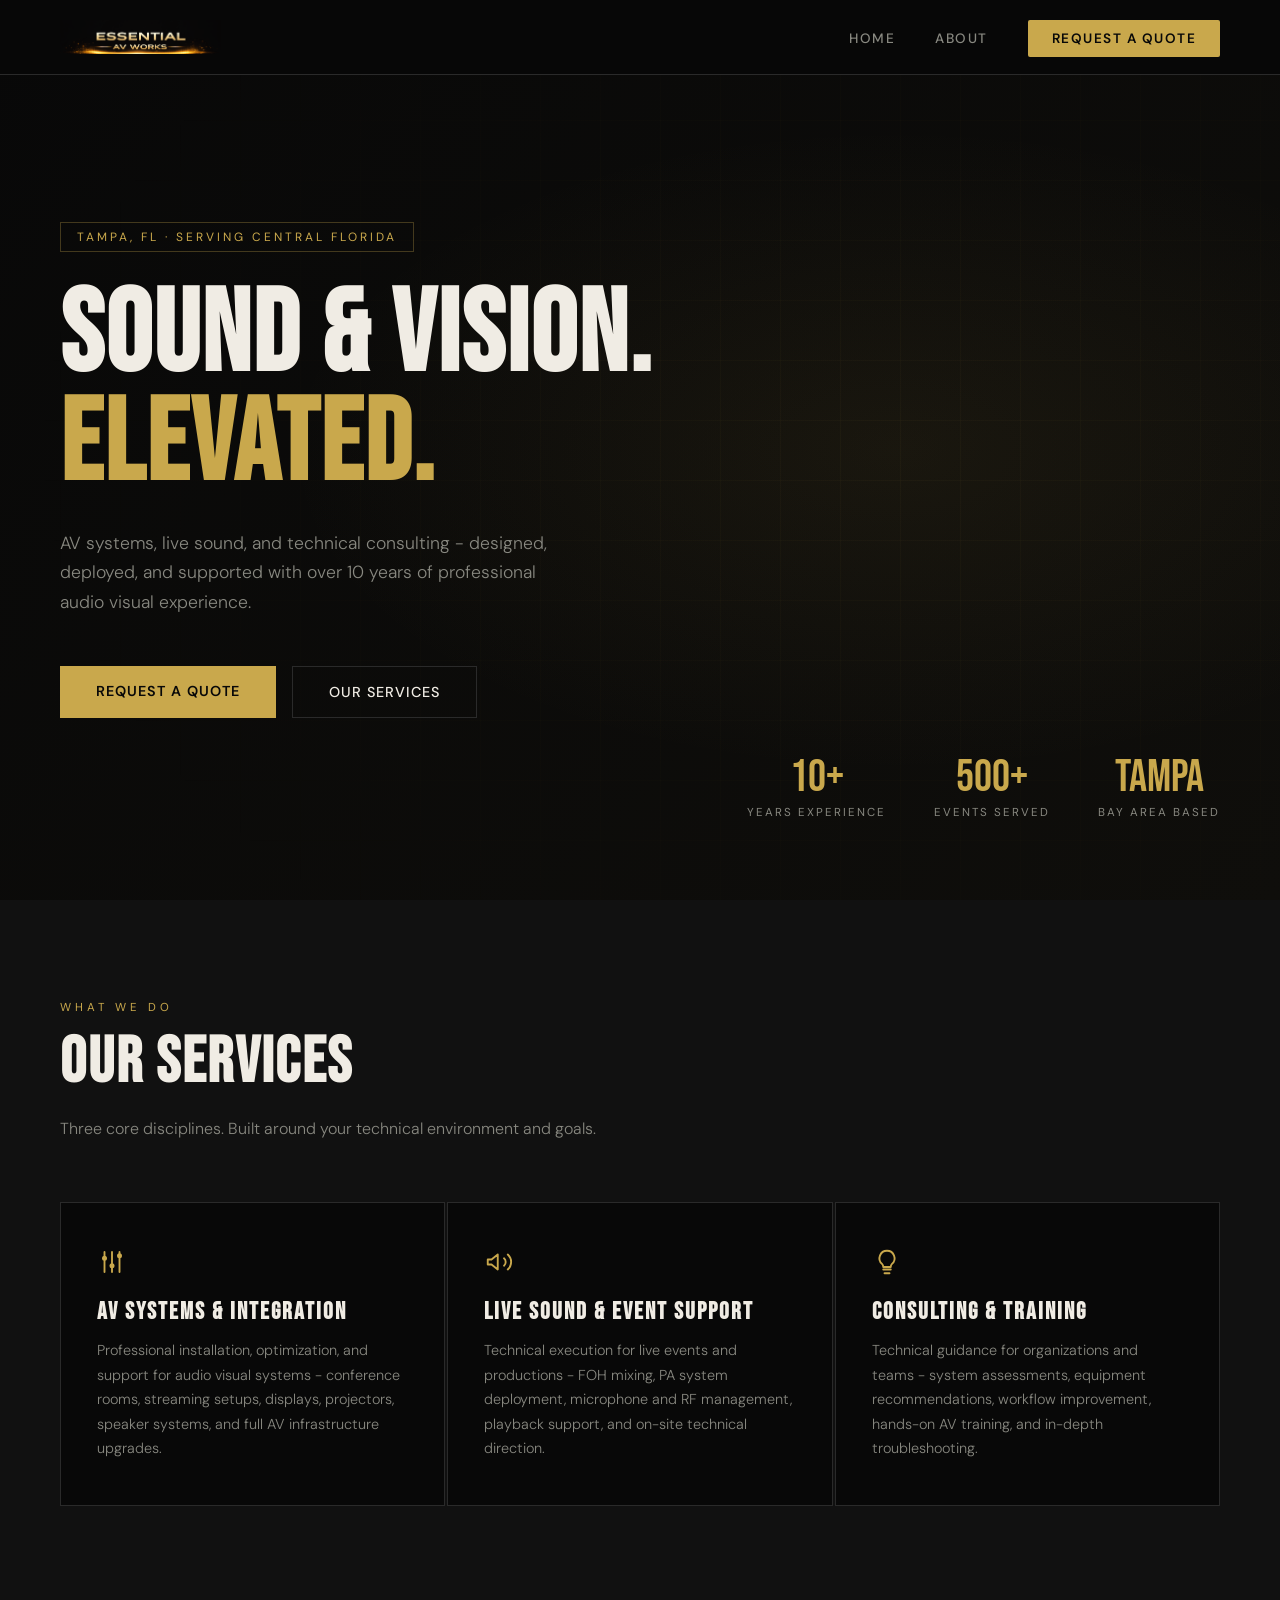
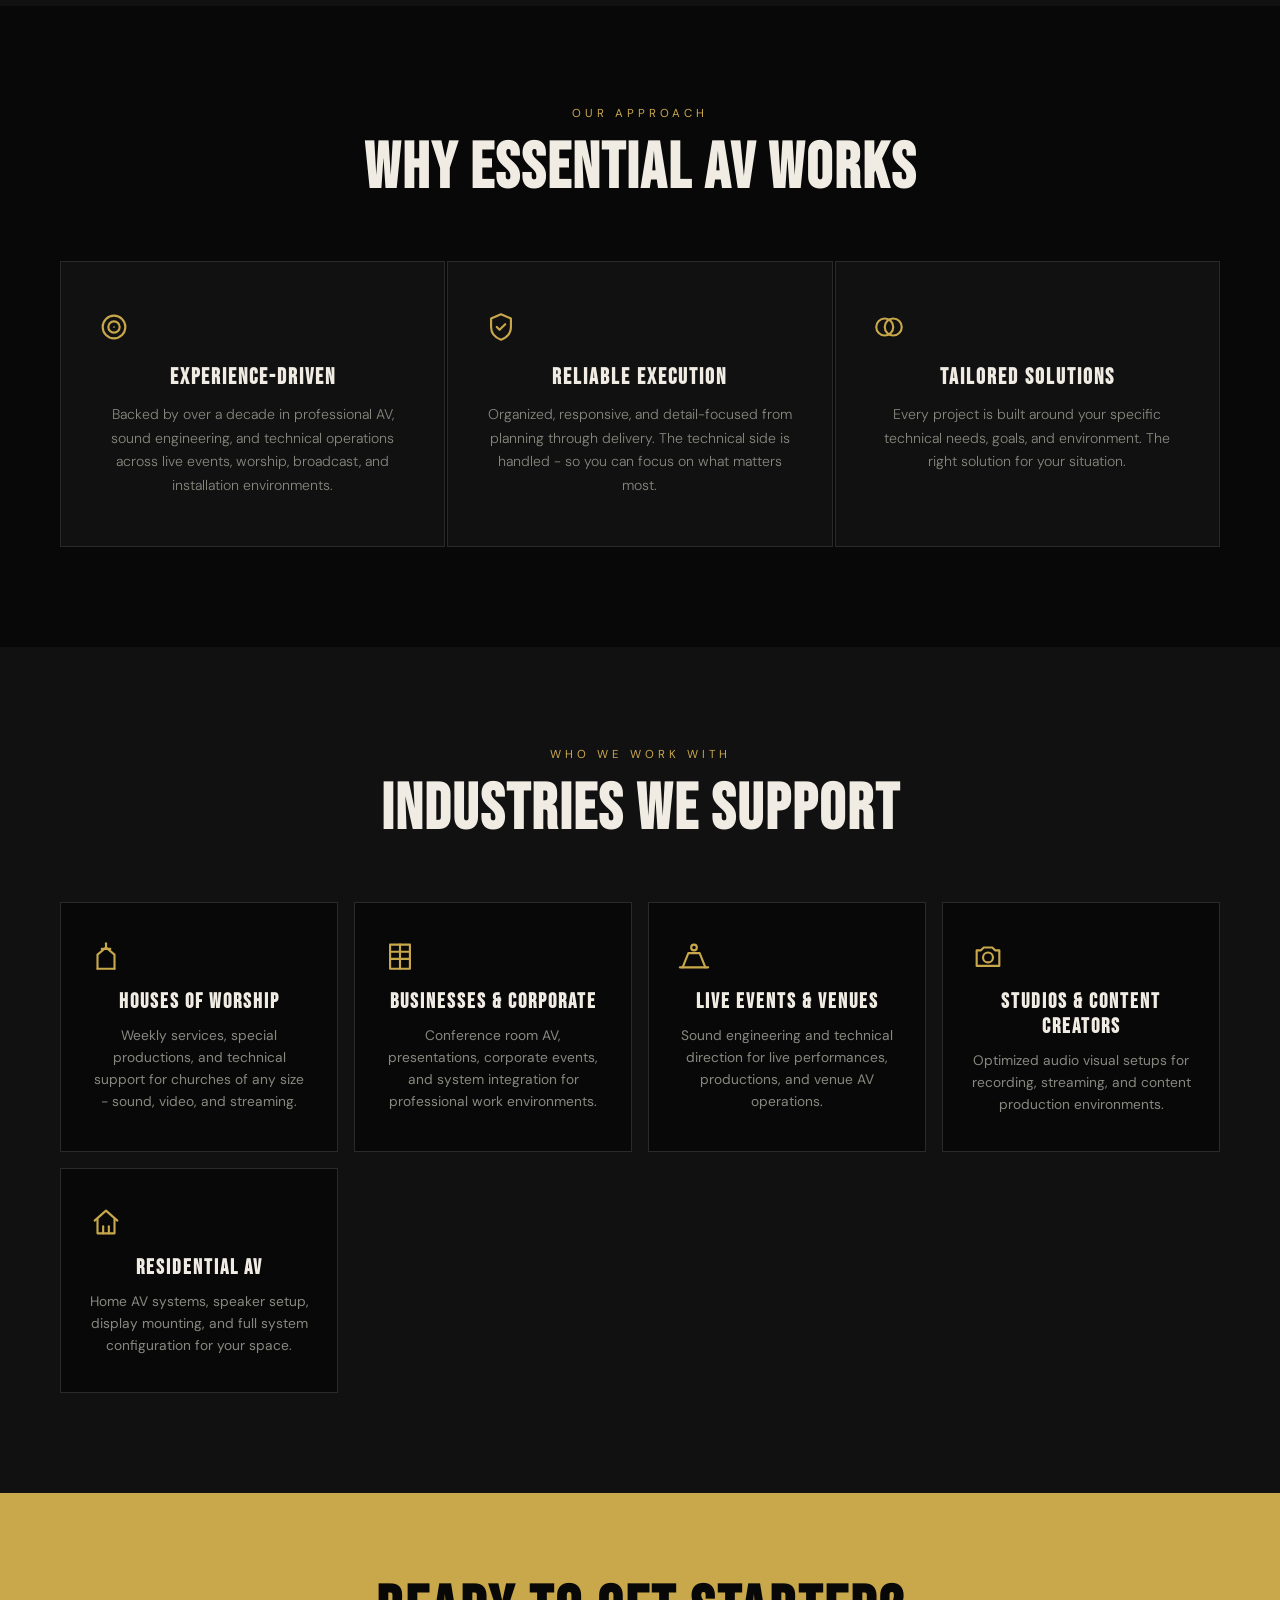
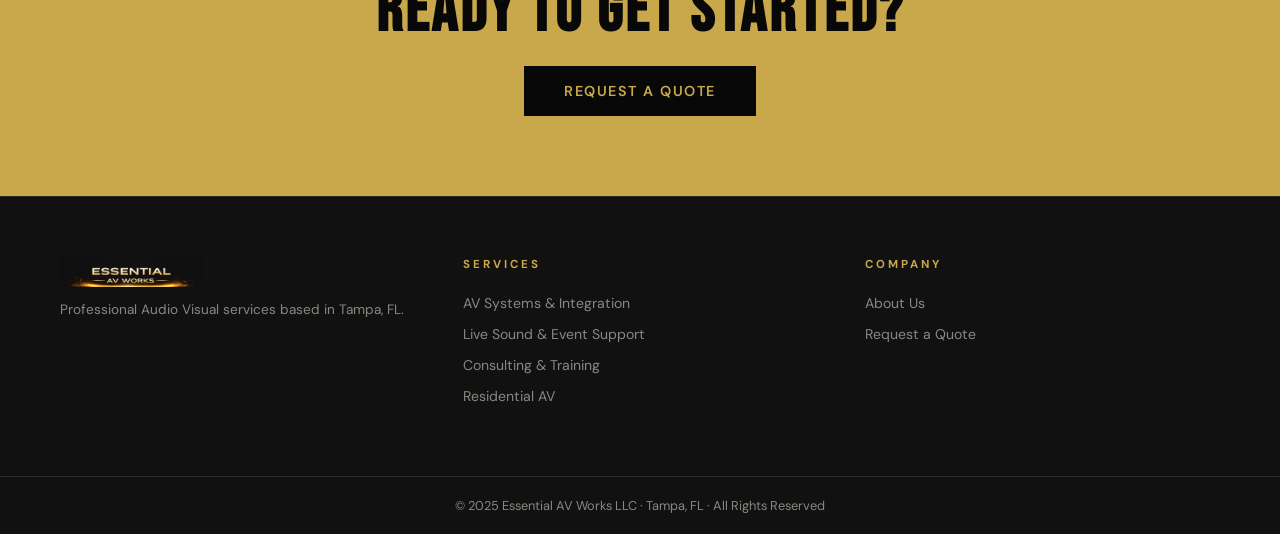
==== index.html @ 794ff928 "Fix HTML tag to include language attribute" ====
<!DOCTYPE html>
<html>
<head>
<meta charset="utf-8">
<meta name="viewport" content="width=device-width, initial-scale=1.0">
<title>Essential AV Works | Tampa, FL</title>
<meta name="description" content="Professional Audio Visual services in Tampa, FL. Live sound, AV production, residential installs, and event support.">
<link rel="stylesheet" href="style.css">
</head>
<body>

<nav>
  <a href="index.html" class="nav-logo"><img src="logo.png" alt="Essential AV Works" class="logo-img"></a>
  <button class="hamburger" id="hamburger" aria-label="Menu">
    <span></span><span></span><span></span>
  </button>
  <ul class="nav-links" id="nav-links">
    <li><a href="index.html">Home</a></li>
    <li><a href="about.html">About</a></li>
    <li><a href="contact.html" class="nav-cta">Request a Quote</a></li>
  </ul>
</nav>

<!-- HERO -->
<section class="hero">
  <div class="hero-bg"></div>
  <div class="hero-grid"></div>
  <div class="hero-content">
    <div class="hero-tag">Tampa, FL &middot; Serving Central Florida</div>
    <h1>Sound &amp; Vision.<br><span>Elevated.</span></h1>
    <p class="hero-sub">AV systems, live sound, and technical consulting - designed, deployed, and supported with over 10 years of professional audio visual experience.</p>
    <div class="hero-actions">
      <a href="contact.html" class="btn-primary">Request a Quote</a>
      <a href="#services" class="btn-outline">Our Services</a>
    </div>
  </div>
  <div class="hero-stats">
    <div class="stat-item">
      <div class="stat-num">10+</div>
      <div class="stat-label">Years Experience</div>
    </div>
    <div class="stat-item">
      <div class="stat-num">500+</div>
      <div class="stat-label">Events Served</div>
    </div>
    <div class="stat-item">
      <div class="stat-num">Tampa</div>
      <div class="stat-label">Bay Area Based</div>
    </div>
  </div>
</section>

<!-- SERVICES -->
<section class="services-section" id="services">
  <div class="services-header">
    <span class="section-label">What We Do</span>
    <h2 class="section-title">Our Services</h2>
    <p class="section-desc">Three core disciplines. Built around your technical environment and goals.</p>
  </div>
  <div class="services-grid">
    <div class="service-card">
      <span class="service-icon"><svg viewBox="0 0 24 24" fill="none" stroke="currentColor" stroke-width="1.5" stroke-linecap="round" stroke-linejoin="round"><line x1="6" y1="4" x2="6" y2="20"/><circle cx="6" cy="9" r="2" fill="currentColor" stroke="none"/><line x1="12" y1="4" x2="12" y2="20"/><circle cx="12" cy="15" r="2" fill="currentColor" stroke="none"/><line x1="18" y1="4" x2="18" y2="20"/><circle cx="18" cy="7" r="2" fill="currentColor" stroke="none"/></svg></span>
      <h3>AV Systems &amp; Integration</h3>
      <p>Professional installation, optimization, and support for audio visual systems - conference rooms, streaming setups, displays, projectors, speaker systems, and full AV infrastructure upgrades.</p>
    </div>
    <div class="service-card">
      <span class="service-icon"><svg viewBox="0 0 24 24" fill="none" stroke="currentColor" stroke-width="1.5" stroke-linecap="round" stroke-linejoin="round"><path d="M3 10v4h3l5 4V6l-5 4H3z"/><path d="M16 9a4 4 0 0 1 0 6"/><path d="M19 6a8 8 0 0 1 0 12"/></svg></span>
      <h3>Live Sound &amp; Event Support</h3>
      <p>Technical execution for live events and productions - FOH mixing, PA system deployment, microphone and RF management, playback support, and on-site technical direction.</p>
    </div>
    <div class="service-card">
      <span class="service-icon"><svg viewBox="0 0 24 24" fill="none" stroke="currentColor" stroke-width="1.5" stroke-linecap="round" stroke-linejoin="round"><path d="M9 18h6"/><path d="M10 21h4"/><path d="M12 3a6 6 0 0 0-4 10.5c.6.6 1 1.4 1 2.5h6c0-1.1.4-1.9 1-2.5A6 6 0 0 0 12 3z"/></svg></span>
      <h3>Consulting &amp; Training</h3>
      <p>Technical guidance for organizations and teams - system assessments, equipment recommendations, workflow improvement, hands-on AV training, and in-depth troubleshooting.</p>
    </div>
  </div>
</section>

<!-- PILLARS -->
<section class="pillars-section">
  <div style="max-width: 1200px; margin: 0 auto; text-align: center;">
    <span class="section-label">Our Approach</span>
    <h2 class="section-title">Why Essential AV Works</h2>
  </div>
  <div class="pillars-grid">
    <div class="pillar">
      <span class="pillar-icon"><svg viewBox="0 0 24 24" fill="none" stroke="currentColor" stroke-width="1.5" stroke-linecap="round" stroke-linejoin="round"><circle cx="12" cy="12" r="8"/><circle cx="12" cy="12" r="4"/><circle cx="12" cy="12" r="0.6" fill="currentColor" stroke="none"/></svg></span>
      <h3>Experience-Driven</h3>
      <p>Backed by over a decade in professional AV, sound engineering, and technical operations across live events, worship, broadcast, and installation environments.</p>
    </div>
    <div class="pillar">
      <span class="pillar-icon"><svg viewBox="0 0 24 24" fill="none" stroke="currentColor" stroke-width="1.5" stroke-linecap="round" stroke-linejoin="round"><path d="M12 3l7 3v6c0 4.5-3 7.5-7 9-4-1.5-7-4.5-7-9V6l7-3z"/><path d="M9 12l2 2 4-4"/></svg></span>
      <h3>Reliable Execution</h3>
      <p>Organized, responsive, and detail-focused from planning through delivery. The technical side is handled - so you can focus on what matters most.</p>
    </div>
    <div class="pillar">
      <span class="pillar-icon"><svg viewBox="0 0 24 24" fill="none" stroke="currentColor" stroke-width="1.5" stroke-linecap="round" stroke-linejoin="round"><circle cx="9" cy="12" r="6"/><circle cx="15" cy="12" r="6"/></svg></span>
      <h3>Tailored Solutions</h3>
      <p>Every project is built around your specific technical needs, goals, and environment. The right solution for your situation.</p>
    </div>
  </div>
</section>

<!-- INDUSTRIES -->
<section class="events-section">
  <div class="events-header">
    <span class="section-label">Who We Work With</span>
    <h2 class="section-title">Industries We Support</h2>
  </div>
  <div class="events-grid">
    <div class="event-card">
      <span class="event-emoji"><svg viewBox="0 0 24 24" fill="none" stroke="currentColor" stroke-width="1.5" stroke-linecap="round" stroke-linejoin="round"><path d="M12 3v4"/><path d="M9 7h6"/><path d="M6 21V11l6-5 6 5v10"/><path d="M6 21h12"/></svg></span>
      <h3>Houses of Worship</h3>
      <p>Weekly services, special productions, and technical support for churches of any size - sound, video, and streaming.</p>
    </div>
    <div class="event-card">
      <span class="event-emoji"><svg viewBox="0 0 24 24" fill="none" stroke="currentColor" stroke-width="1.5" stroke-linecap="round" stroke-linejoin="round"><rect x="5" y="4" width="14" height="17"/><line x1="5" y1="9" x2="19" y2="9"/><line x1="5" y1="14" x2="19" y2="14"/><line x1="12" y1="4" x2="12" y2="21"/></svg></span>
      <h3>Businesses &amp; Corporate</h3>
      <p>Conference room AV, presentations, corporate events, and system integration for professional work environments.</p>
    </div>
    <div class="event-card">
      <span class="event-emoji"><svg viewBox="0 0 24 24" fill="none" stroke="currentColor" stroke-width="1.5" stroke-linecap="round" stroke-linejoin="round"><path d="M4 20l4-10h8l4 10"/><line x1="2" y1="20" x2="22" y2="20"/><circle cx="12" cy="6" r="2"/></svg></span>
      <h3>Live Events &amp; Venues</h3>
      <p>Sound engineering and technical direction for live performances, productions, and venue AV operations.</p>
    </div>
    <div class="event-card">
      <span class="event-emoji"><svg viewBox="0 0 24 24" fill="none" stroke="currentColor" stroke-width="1.5" stroke-linecap="round" stroke-linejoin="round"><path d="M4 8h3l2-2h6l2 2h3v11H4z"/><circle cx="12" cy="13" r="3.5"/></svg></span>
      <h3>Studios &amp; Content Creators</h3>
      <p>Optimized audio visual setups for recording, streaming, and content production environments.</p>
    </div>
    <div class="event-card">
      <span class="event-emoji"><svg viewBox="0 0 24 24" fill="none" stroke="currentColor" stroke-width="1.5" stroke-linecap="round" stroke-linejoin="round"><path d="M4 11l8-7 8 7"/><path d="M6 10v10h12V10"/><line x1="10" y1="20" x2="10" y2="15"/><line x1="14" y1="20" x2="14" y2="15"/></svg></span>
      <h3>Residential AV</h3>
      <p>Home AV systems, speaker setup, display mounting, and full system configuration for your space.</p>
    </div>
  </div>
</section>

<!-- CTA -->
<div class="cta-strip">
  <h2>Ready to Get Started?</h2>
  
  <a href="contact.html" class="btn-dark">Request a Quote</a>
</div>

<footer>
  <div class="footer-brand">
    <a href="index.html" class="nav-logo"><img src="logo.png" alt="Essential AV Works" class="logo-img"></a>
    <p>Professional Audio Visual services based in Tampa, FL.</p>
  </div>
  <div class="footer-col">
    <h4>Services</h4>
    <ul>
      <li><a href="index.html#services">AV Systems &amp; Integration</a></li>
      <li><a href="index.html#services">Live Sound &amp; Event Support</a></li>
      <li><a href="index.html#services">Consulting &amp; Training</a></li>
      <li><a href="index.html#services">Residential AV</a></li>
    </ul>
  </div>
  <div class="footer-col">
    <h4>Company</h4>
    <ul>
      <li><a href="about.html">About Us</a></li>
      <li><a href="contact.html">Request a Quote</a></li>
    </ul>
  </div>
</footer>
<div class="footer-bottom">&copy; 2025 Essential AV Works LLC &middot; Tampa, FL &middot; All Rights Reserved</div>

<script>
  const btn = document.getElementById('hamburger');
  const nav = document.getElementById('nav-links');
  btn.addEventListener('click', () => {
    btn.classList.toggle('open');
    nav.classList.toggle('open');
  });
</script>
</body>
</html>
---- style.css ----
@import url('https://fonts.googleapis.com/css2?family=Bebas+Neue&family=DM+Sans:wght@300;400;500;600&display=swap');

:root {
  --bg: #080808;
  --surface: #111111;
  --surface2: #1a1a1a;
  --gold: #c9a84c;
  --gold-light: #e2c27d;
  --text: #f0ece4;
  --muted: #888880;
  --border: #2a2a2a;
}

* { margin: 0; padding: 0; box-sizing: border-box; }
html { scroll-behavior: smooth; }

body {
  font-family: 'DM Sans', sans-serif;
  background: var(--bg);
  color: var(--text);
  overflow-x: hidden;
}

/* ── NAV ── */
nav {
  position: fixed;
  top: 0; left: 0; right: 0;
  z-index: 100;
  display: flex;
  justify-content: space-between;
  align-items: center;
  padding: 20px 60px;
  background: rgba(8,8,8,0.95);
  backdrop-filter: blur(12px);
  border-bottom: 1px solid var(--border);
  flex-wrap: wrap;
}

.nav-logo {
  font-family: 'Bebas Neue', sans-serif;
  font-size: 1.5rem;
  letter-spacing: 3px;
  color: var(--text);
  text-decoration: none;
  display: inline-flex;
  align-items: center;
}

.nav-logo span { color: var(--gold); }

.logo-img {
  height: 34px;
  width: auto;
  display: block;
}

.footer-brand .logo-img { height: 30px; }

.nav-links { display: flex; gap: 40px; list-style: none; }

.nav-links a {
  color: var(--muted);
  text-decoration: none;
  font-size: 0.85rem;
  font-weight: 500;
  letter-spacing: 1.5px;
  text-transform: uppercase;
  transition: color 0.2s;
}

.nav-links a:hover { color: var(--gold); }

.nav-cta {
  background: var(--gold) !important;
  color: var(--bg) !important;
  padding: 10px 24px;
  border-radius: 2px;
  font-weight: 600 !important;
}

.nav-cta:hover { background: var(--gold-light) !important; color: var(--bg) !important; }

/* ── HERO ── */
.hero {
  min-height: 100vh;
  display: flex;
  align-items: center;
  position: relative;
  overflow: hidden;
  padding: 120px 60px 80px;
}

.hero-bg {
  position: absolute;
  inset: 0;
  background:
    radial-gradient(ellipse 80% 60% at 70% 50%, rgba(201,168,76,0.07) 0%, transparent 60%),
    linear-gradient(135deg, #080808 0%, #0f0e0b 100%);
}

.hero-grid {
  position: absolute;
  inset: 0;
  background-image:
    linear-gradient(rgba(201,168,76,0.04) 1px, transparent 1px),
    linear-gradient(90deg, rgba(201,168,76,0.04) 1px, transparent 1px);
  background-size: 60px 60px;
  mask-image: radial-gradient(ellipse 70% 70% at 70% 50%, black, transparent);
}

.hero-content {
  position: relative;
  max-width: 680px;
  animation: fadeUp 1s ease both;
}

.hero-tag {
  display: inline-block;
  font-size: 0.75rem;
  letter-spacing: 3px;
  text-transform: uppercase;
  color: var(--gold);
  border: 1px solid rgba(201,168,76,0.3);
  padding: 6px 16px;
  margin-bottom: 30px;
}

.hero h1 {
  font-family: 'Bebas Neue', sans-serif;
  font-size: clamp(4rem, 9vw, 7.5rem);
  line-height: 0.95;
  letter-spacing: 2px;
  margin-bottom: 28px;
}

.hero h1 span { color: var(--gold); }

.hero-sub {
  font-size: 1.1rem;
  color: var(--muted);
  font-weight: 300;
  line-height: 1.7;
  max-width: 500px;
  margin-bottom: 48px;
}

.hero-actions { display: flex; gap: 16px; flex-wrap: wrap; }

.btn-primary {
  background: var(--gold);
  color: var(--bg);
  padding: 16px 36px;
  font-weight: 600;
  font-size: 0.9rem;
  letter-spacing: 1px;
  text-transform: uppercase;
  text-decoration: none;
  border: none;
  cursor: pointer;
  transition: background 0.2s, transform 0.2s;
  display: inline-block;
}

.btn-primary:hover { background: var(--gold-light); transform: translateY(-1px); }

.btn-outline {
  border: 1px solid var(--border);
  color: var(--text);
  padding: 16px 36px;
  font-weight: 500;
  font-size: 0.9rem;
  letter-spacing: 1px;
  text-transform: uppercase;
  text-decoration: none;
  transition: border-color 0.2s, color 0.2s;
  display: inline-block;
}

.btn-outline:hover { border-color: var(--gold); color: var(--gold); }

.hero-stats {
  position: absolute;
  right: 60px;
  bottom: 80px;
  display: flex;
  gap: 48px;
  animation: fadeUp 1s 0.3s ease both;
}

.stat-item { text-align: center; }
.stat-num { font-family: 'Bebas Neue', sans-serif; font-size: 2.8rem; color: var(--gold); line-height: 1; }
.stat-label { font-size: 0.72rem; letter-spacing: 2px; text-transform: uppercase; color: var(--muted); margin-top: 4px; }

/* ── SECTION BASE ── */
section { padding: 100px 60px; }

.section-label {
  font-size: 0.72rem;
  letter-spacing: 4px;
  text-transform: uppercase;
  color: var(--gold);
  margin-bottom: 16px;
  display: block;
}

.section-title {
  font-family: 'Bebas Neue', sans-serif;
  font-size: clamp(2.5rem, 5vw, 4rem);
  letter-spacing: 2px;
  line-height: 1;
  margin-bottom: 20px;
}

.section-desc {
  color: var(--muted);
  font-size: 1rem;
  line-height: 1.7;
  max-width: 560px;
  font-weight: 300;
}

/* ── SERVICES GRID ── */
.services-section { background: var(--surface); }
.services-header { max-width: 1200px; margin: 0 auto 60px; }

.services-grid {
  display: grid;
  grid-template-columns: repeat(auto-fit, minmax(280px, 1fr));
  gap: 2px;
  max-width: 1200px;
  margin: 0 auto;
}

.service-card {
  background: var(--bg);
  padding: 44px 36px;
  position: relative;
  overflow: hidden;
  transition: background 0.3s;
  border: 1px solid var(--border);
}

.service-card:hover { background: var(--surface2); }

.service-card::before {
  content: '';
  position: absolute;
  top: 0; left: 0; right: 0;
  height: 2px;
  background: var(--gold);
  transform: scaleX(0);
  transition: transform 0.3s;
  transform-origin: left;
}

.service-card:hover::before { transform: scaleX(1); }

.service-icon { font-size: 1.8rem; margin-bottom: 20px; display: block; }

.service-card h3 {
  font-family: 'Bebas Neue', sans-serif;
  font-size: 1.5rem;
  letter-spacing: 2px;
  margin-bottom: 12px;
}

.service-card p { color: var(--muted); font-size: 0.9rem; line-height: 1.7; font-weight: 300; }

/* ── PILLARS ── */
.pillars-section { background: var(--bg); }

.pillars-grid {
  display: grid;
  grid-template-columns: repeat(3, 1fr);
  gap: 2px;
  max-width: 1200px;
  margin: 60px auto 0;
}

.pillar {
  background: var(--surface);
  border: 1px solid var(--border);
  padding: 48px 36px;
  text-align: center;
}

.pillar-icon { font-size: 2rem; display: block; margin-bottom: 20px; }
.pillar h3 { font-family: 'Bebas Neue', sans-serif; font-size: 1.4rem; letter-spacing: 2px; margin-bottom: 12px; }
.pillar p { color: var(--muted); font-size: 0.88rem; line-height: 1.7; font-weight: 300; }

/* ── EVENTS ── */
.events-section { background: var(--surface); }
.events-header { max-width: 1200px; margin: 0 auto 60px; text-align: center; }

.events-grid {
  display: grid;
  grid-template-columns: repeat(auto-fit, minmax(220px, 1fr));
  gap: 16px;
  max-width: 1200px;
  margin: 0 auto;
}

.event-card {
  background: var(--bg);
  border: 1px solid var(--border);
  padding: 36px 28px;
  text-align: center;
  transition: transform 0.3s, border-color 0.3s;
}

.event-card:hover { transform: translateY(-4px); border-color: var(--gold); }
.event-emoji { font-size: 2.2rem; display: block; margin-bottom: 16px; }
.event-card h3 { font-family: 'Bebas Neue', sans-serif; font-size: 1.3rem; letter-spacing: 2px; margin-bottom: 10px; }
.event-card p { color: var(--muted); font-size: 0.86rem; line-height: 1.6; }

/* ── CTA STRIP ── */
.cta-strip { background: var(--gold); padding: 80px 60px; text-align: center; }
.cta-strip h2 { font-family: 'Bebas Neue', sans-serif; font-size: clamp(2.5rem, 5vw, 4rem); color: var(--bg); letter-spacing: 3px; margin-bottom: 16px; }
.cta-strip p { color: rgba(8,8,8,0.65); font-size: 1rem; margin-bottom: 36px; font-weight: 300; }

.btn-dark {
  background: var(--bg);
  color: var(--gold);
  padding: 16px 40px;
  font-weight: 600;
  font-size: 0.9rem;
  letter-spacing: 1.5px;
  text-transform: uppercase;
  text-decoration: none;
  display: inline-block;
  transition: background 0.2s;
}

.btn-dark:hover { background: #1a1a1a; }

/* ── FOOTER ── */
footer {
  background: var(--surface);
  border-top: 1px solid var(--border);
  padding: 60px;
  display: grid;
  grid-template-columns: 1fr 1fr 1fr;
  gap: 48px;
}

.footer-brand .nav-logo { font-size: 1.3rem; display: block; margin-bottom: 12px; }
.footer-brand p { color: var(--muted); font-size: 0.85rem; line-height: 1.6; }
.footer-col h4 { font-size: 0.72rem; letter-spacing: 3px; text-transform: uppercase; color: var(--gold); margin-bottom: 20px; }
.footer-col ul { list-style: none; }
.footer-col ul li { margin-bottom: 10px; }
.footer-col ul li a { color: var(--muted); text-decoration: none; font-size: 0.88rem; transition: color 0.2s; }
.footer-col ul li a:hover { color: var(--text); }

.footer-bottom {
  background: var(--surface);
  border-top: 1px solid var(--border);
  padding: 20px 60px;
  text-align: center;
  color: var(--muted);
  font-size: 0.8rem;
}

/* ── PAGE HERO ── */
.page-hero {
  padding: 160px 60px 80px;
  background: var(--surface);
  border-bottom: 1px solid var(--border);
  position: relative;
  overflow: hidden;
}

.page-hero::after {
  content: '';
  position: absolute;
  right: -100px; top: -100px;
  width: 500px; height: 500px;
  background: radial-gradient(circle, rgba(201,168,76,0.05) 0%, transparent 70%);
}

.page-hero h1 { font-family: 'Bebas Neue', sans-serif; font-size: clamp(3rem, 7vw, 6rem); letter-spacing: 3px; line-height: 0.95; }
.page-hero p { color: var(--muted); font-size: 1.05rem; max-width: 500px; margin-top: 20px; font-weight: 300; line-height: 1.7; }

/* ── ABOUT ── */
.about-grid {
  display: grid;
  grid-template-columns: 1fr 1.4fr;
  gap: 80px;
  align-items: start;
  max-width: 1200px;
  margin: 0 auto;
}

.about-photo-box {
  background: var(--surface);
  border: 1px solid var(--border);
  aspect-ratio: 3/4;
  display: flex;
  align-items: center;
  justify-content: center;
  font-size: 5rem;
  position: relative;
  overflow: hidden;
}

.about-photo-box img { width: 100%; height: 100%; object-fit: cover; }

.about-content .section-title { text-align: left; }
.about-content p { color: var(--muted); font-size: 0.95rem; line-height: 1.8; margin-bottom: 20px; font-weight: 300; }
.about-content strong { color: var(--text); font-weight: 600; }

.credentials { margin-top: 36px; display: flex; flex-direction: column; gap: 10px; }
.credential {
  display: flex;
  justify-content: space-between;
  align-items: center;
  padding: 14px 18px;
  background: var(--surface);
  border: 1px solid var(--border);
  font-size: 0.88rem;
}
.credential span:first-child { font-weight: 500; }
.credential span:last-child { color: var(--gold); font-size: 0.8rem; }

/* ── SKILLS TABLE ── */
.skills-section { background: var(--surface); }

.skills-table {
  max-width: 1000px;
  margin: 60px auto 0;
  width: 100%;
  border-collapse: collapse;
}

.skills-table th {
  background: var(--bg);
  color: var(--gold);
  font-size: 0.72rem;
  letter-spacing: 3px;
  text-transform: uppercase;
  padding: 16px 24px;
  text-align: left;
  border-bottom: 2px solid var(--border);
}

.skills-table td { padding: 14px 24px; border-bottom: 1px solid var(--border); font-size: 0.9rem; }
.skills-table tr:hover td { background: rgba(201,168,76,0.03); }

/* ── CONTACT ── */
.contact-grid {
  display: grid;
  grid-template-columns: 1fr 1.5fr;
  gap: 80px;
  max-width: 1100px;
  margin: 0 auto;
}

.contact-info h3 { font-family: 'Bebas Neue', sans-serif; font-size: 1.5rem; letter-spacing: 2px; margin-bottom: 20px; }
.contact-info p { color: var(--muted); font-size: 0.92rem; line-height: 1.7; margin-bottom: 36px; font-weight: 300; }

.contact-details { display: flex; flex-direction: column; gap: 14px; }
.contact-detail { display: flex; gap: 16px; align-items: center; padding: 14px; background: var(--surface); border: 1px solid var(--border); }
.contact-detail-icon { font-size: 1.1rem; }
.contact-detail span { font-size: 0.88rem; color: var(--muted); }

.contact-form-wrap { background: var(--surface); border: 1px solid var(--border); padding: 48px; }
.contact-form-wrap h3 { font-family: 'Bebas Neue', sans-serif; font-size: 1.8rem; letter-spacing: 2px; margin-bottom: 32px; }

.form-row { display: grid; grid-template-columns: 1fr 1fr; gap: 16px; }
.form-group { display: flex; flex-direction: column; gap: 8px; margin-bottom: 20px; }
.form-group label { font-size: 0.75rem; letter-spacing: 2px; text-transform: uppercase; color: var(--muted); }

.form-group input,
.form-group select,
.form-group textarea {
  background: var(--bg);
  border: 1px solid var(--border);
  color: var(--text);
  padding: 14px 16px;
  font-family: 'DM Sans', sans-serif;
  font-size: 0.92rem;
  outline: none;
  transition: border-color 0.2s;
  width: 100%;
}

.form-group input:focus, .form-group textarea:focus { border-color: var(--gold); }

.form-group select {
  appearance: none;
  cursor: pointer;
  background-image: url("data:image/svg+xml,%3Csvg xmlns='http://www.w3.org/2000/svg' width='12' height='8' viewBox='0 0 12 8'%3E%3Cpath d='M1 1l5 5 5-5' stroke='%23888' stroke-width='1.5' fill='none'/%3E%3C/svg%3E");
  background-repeat: no-repeat;
  background-position: right 16px center;
  padding-right: 40px;
}

.form-group textarea { min-height: 140px; resize: vertical; }

.service-icon, .pillar-icon, .event-emoji, .contact-detail-icon {
  color: var(--gold);
}
.service-icon svg { width: 30px; height: 30px; display: block; }
.pillar-icon svg { width: 34px; height: 34px; display: block; }
.event-emoji svg { width: 34px; height: 34px; display: block; }
.contact-detail-icon svg { width: 18px; height: 18px; display: block; }

/* ── ANIMATIONS ── */
@keyframes fadeUp {
  from { opacity: 0; transform: translateY(30px); }
  to { opacity: 1; transform: translateY(0); }
}

/* ── HAMBURGER ── */
.hamburger { display: none; flex-direction: column; gap: 5px; cursor: pointer; padding: 4px; background: none; border: none; }
.hamburger span { display: block; width: 24px; height: 2px; background: var(--text); transition: all 0.3s; }
.hamburger.open span:nth-child(1) { transform: translateY(7px) rotate(45deg); }
.hamburger.open span:nth-child(2) { opacity: 0; }
.hamburger.open span:nth-child(3) { transform: translateY(-7px) rotate(-45deg); }

/* ── TABLET ── */
@media (max-width: 900px) {
  nav { padding: 16px 24px; }
  .hamburger { display: flex; }
  .nav-links { display: none; flex-direction: column; width: 100%; gap: 0; padding: 12px 0; border-top: 1px solid var(--border); margin-top: 12px; }
  .nav-links.open { display: flex; }
  .nav-links li { width: 100%; }
  .nav-links a { display: block; padding: 12px 0; font-size: 1rem; border-bottom: 1px solid var(--border); }
  .nav-cta { margin-top: 12px; text-align: center; padding: 14px !important; display: block; }

  .hero { padding: 100px 24px 60px; min-height: auto; }
  .hero h1 { font-size: clamp(3rem, 15vw, 5rem); }
  .hero-sub { font-size: 1rem; }
  .hero-stats { position: static; margin-top: 48px; gap: 24px; flex-wrap: wrap; }
  .hero-actions { flex-direction: column; }
  .btn-primary, .btn-outline { text-align: center; width: 100%; }

  section { padding: 60px 24px; }
  .page-hero { padding: 110px 24px 50px; }
  .services-grid { grid-template-columns: 1fr; }
  .pillars-grid { grid-template-columns: 1fr; }
  .events-grid { grid-template-columns: 1fr 1fr; gap: 12px; }
  .cta-strip { padding: 60px 24px; }
  footer { grid-template-columns: 1fr; padding: 48px 24px; gap: 32px; }
  .footer-bottom { padding: 16px 24px; }
  .about-grid { grid-template-columns: 1fr; gap: 40px; }
  .about-photo-box { aspect-ratio: 4/3; }
  .contact-grid { grid-template-columns: 1fr; gap: 40px; }
  .form-row { grid-template-columns: 1fr; }
  .contact-form-wrap { padding: 24px; }
  div[style*="grid-template-columns: 1fr 1fr"],
  div[style*="grid-template-columns: 1fr 1.4fr"],
  div[style*="grid-template-columns: 1fr 1.5fr"] {
    display: flex !important; flex-direction: column !important; gap: 40px !important;
  }
}

/* ── MOBILE ── */
@media (max-width: 480px) {
  .hero h1 { font-size: clamp(2.8rem, 14vw, 4rem); }
  .section-title { font-size: 2rem; }
  .events-grid { grid-template-columns: 1fr; }
  .service-card { padding: 32px 24px; }
  .contact-form-wrap { padding: 20px; }
  .page-hero h1 { font-size: 2.8rem; }
  .cta-strip h2 { font-size: 1.8rem; }
  footer { padding: 36px 20px; }
}
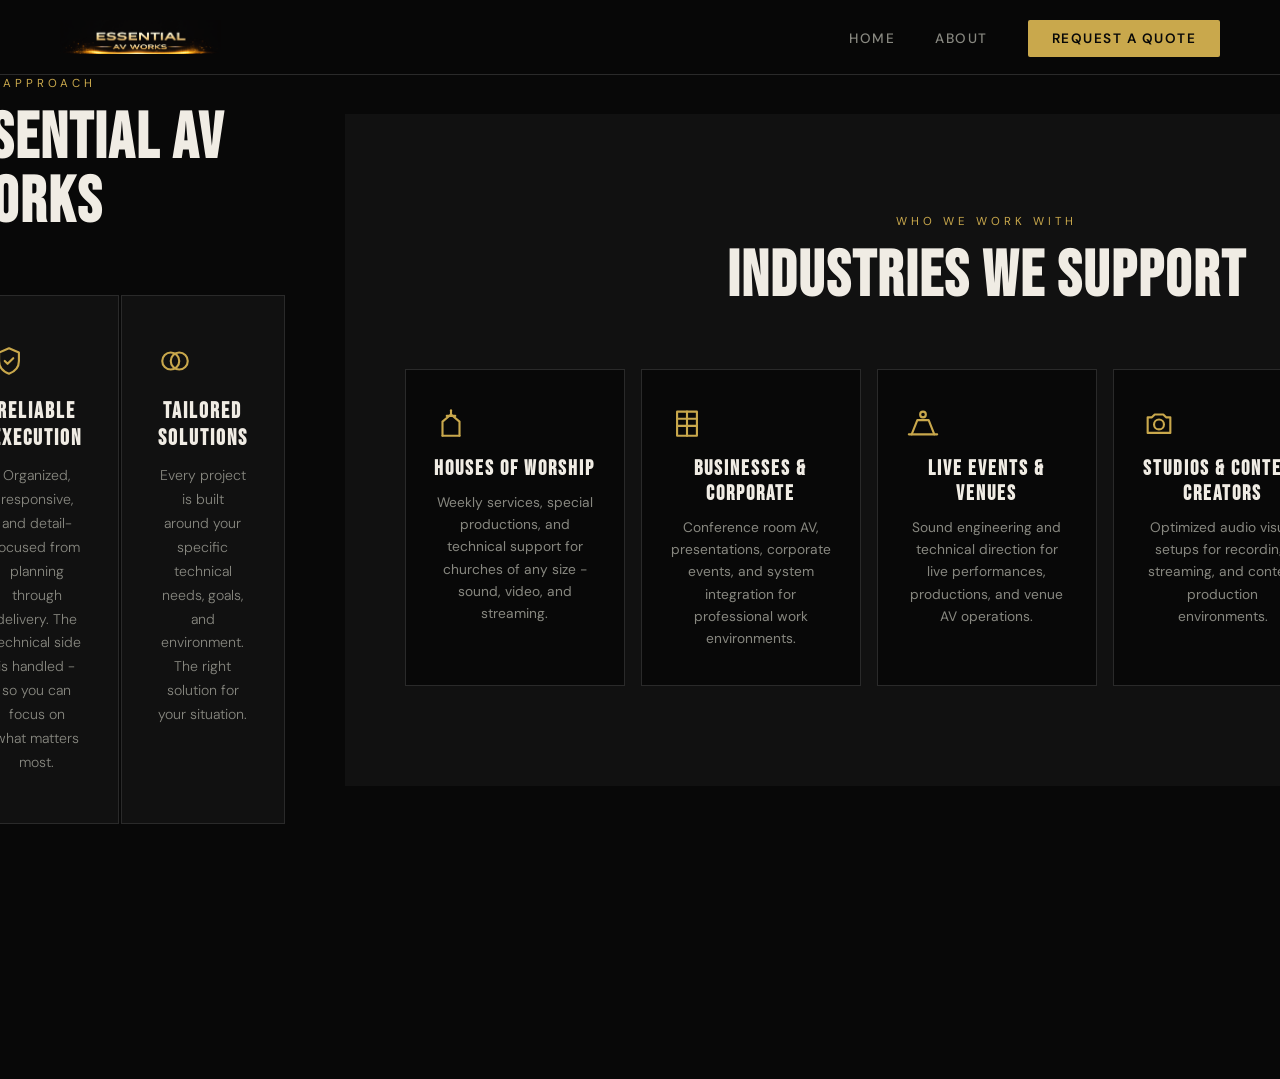
==== commit 1ffe8f7c: "Add centered text to hero section Added body styling for centered text display." ====
--- a/index.html
+++ b/index.html
@@ -1,4 +1,4 @@
-<!DOCTYPE html>
+<!DOCTYPE html> 
 <html>
 <head>
 <meta charset="utf-8">
@@ -26,6 +26,9 @@
   <div class="hero-bg"></div>
   <div class="hero-grid"></div>
   <div class="hero-content">
+     <body style="margin: 0; height: 100vh; display: flex; justify-content: center; align-items: center;">
+  <h1>Your Centered Text</h1>
+</body>
     <div class="hero-tag">Tampa, FL &middot; Serving Central Florida</div>
     <h1>Sound &amp; Vision.<br><span>Elevated.</span></h1>
     <p class="hero-sub">AV systems, live sound, and technical consulting - designed, deployed, and supported with over 10 years of professional audio visual experience.</p>
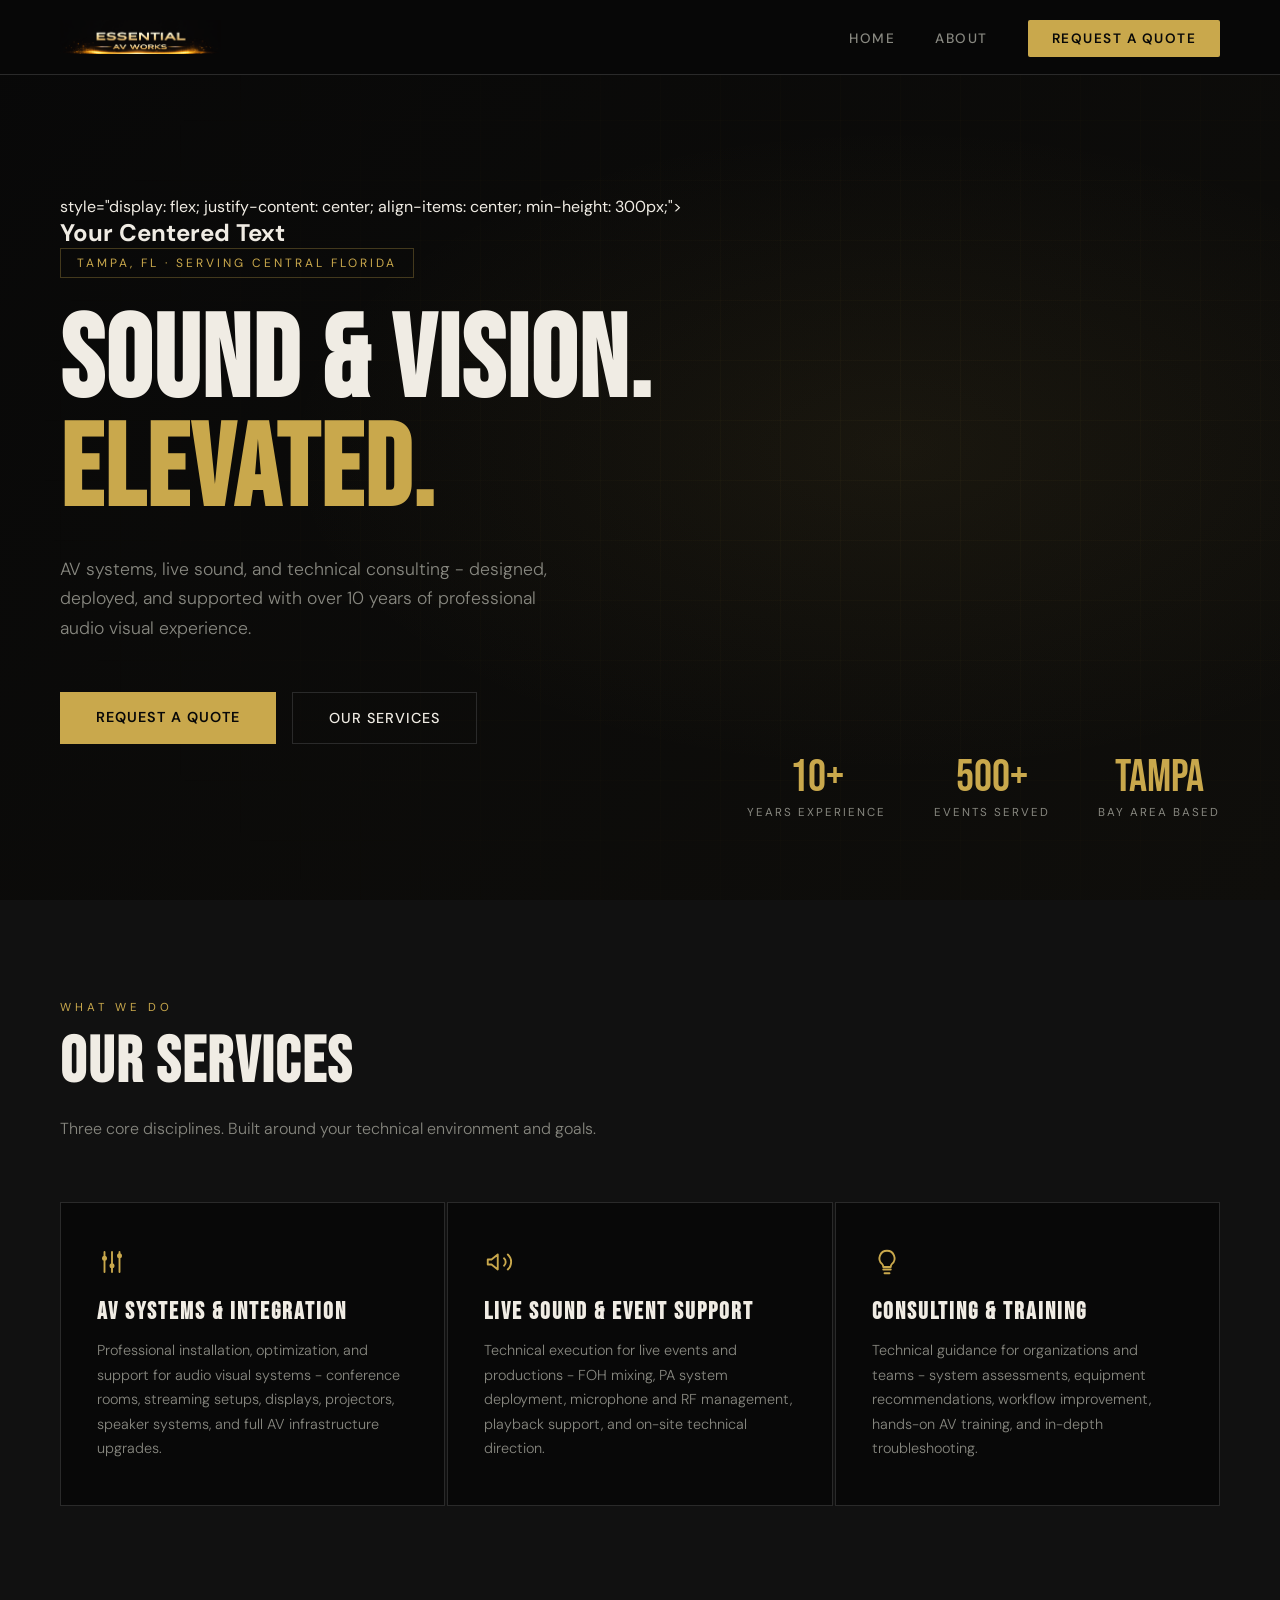
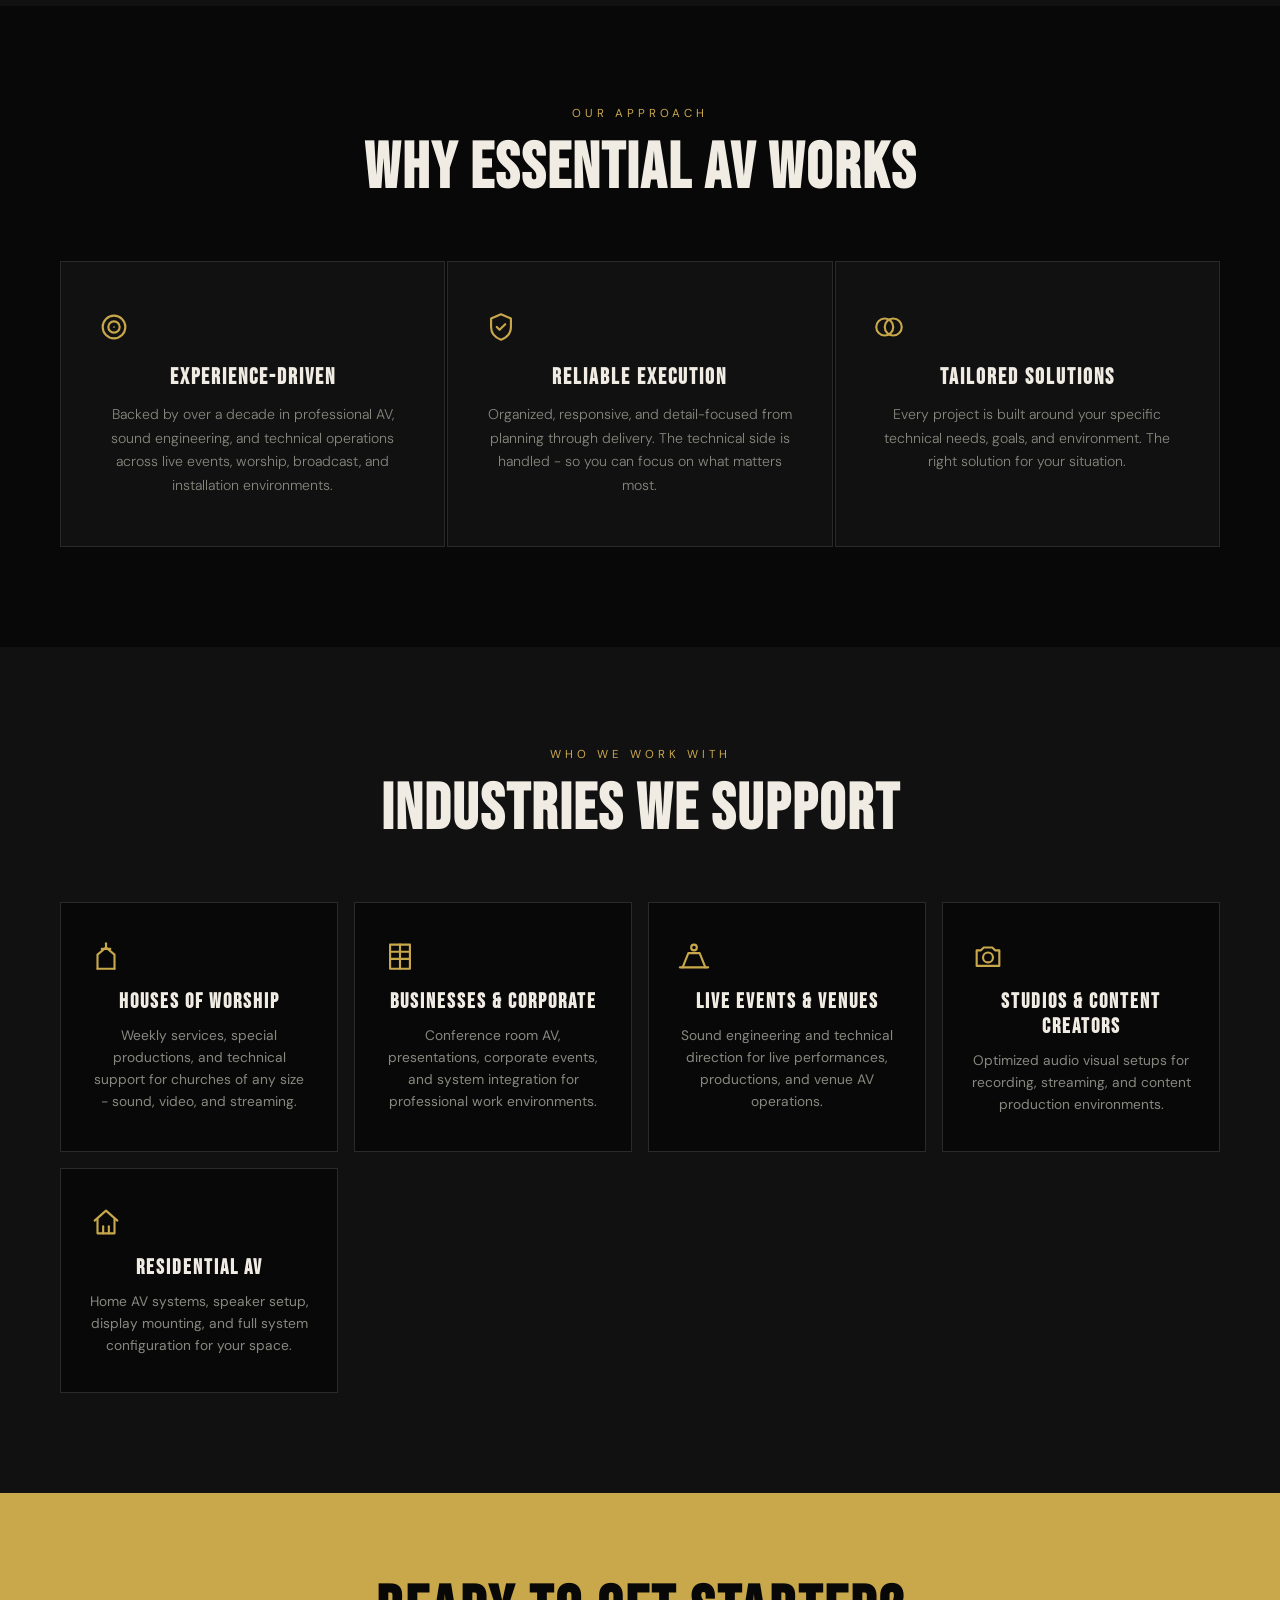
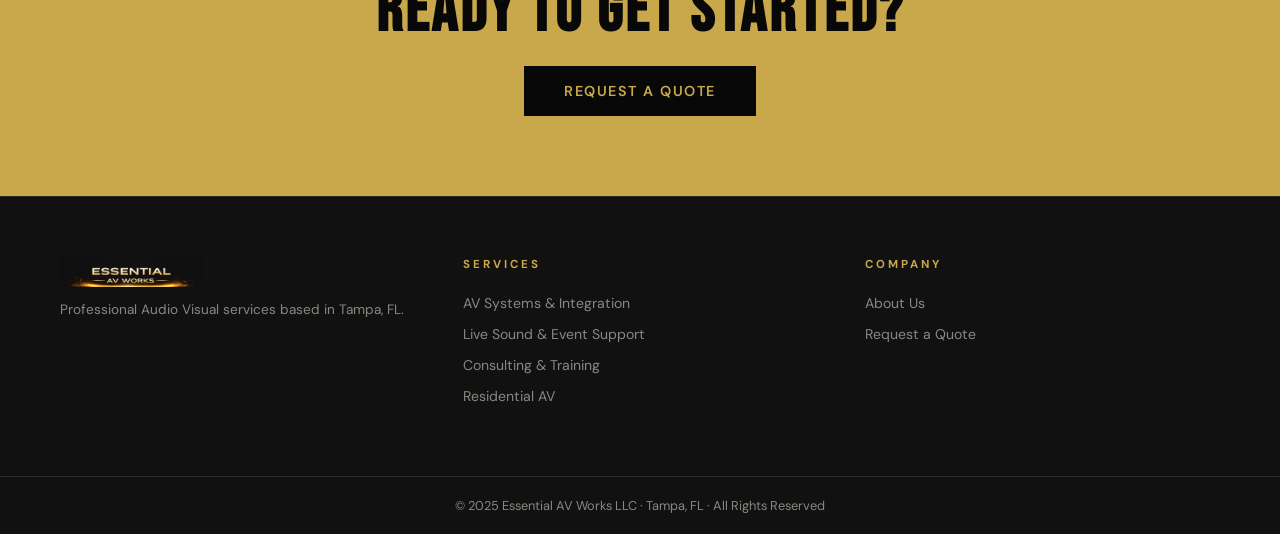
==== commit 4dcbbc5f: "Refactor hero section layout and heading Updated hero section to center content with flexbox and cha" ====
--- a/index.html
+++ b/index.html
@@ -26,9 +26,8 @@
   <div class="hero-bg"></div>
   <div class="hero-grid"></div>
   <div class="hero-content">
-     <body style="margin: 0; height: 100vh; display: flex; justify-content: center; align-items: center;">
-  <h1>Your Centered Text</h1>
-</body>
+    style="display: flex; justify-content: center; align-items: center; min-height: 300px;">
+  <h2>Your Centered Text</h2>
     <div class="hero-tag">Tampa, FL &middot; Serving Central Florida</div>
     <h1>Sound &amp; Vision.<br><span>Elevated.</span></h1>
     <p class="hero-sub">AV systems, live sound, and technical consulting - designed, deployed, and supported with over 10 years of professional audio visual experience.</p>
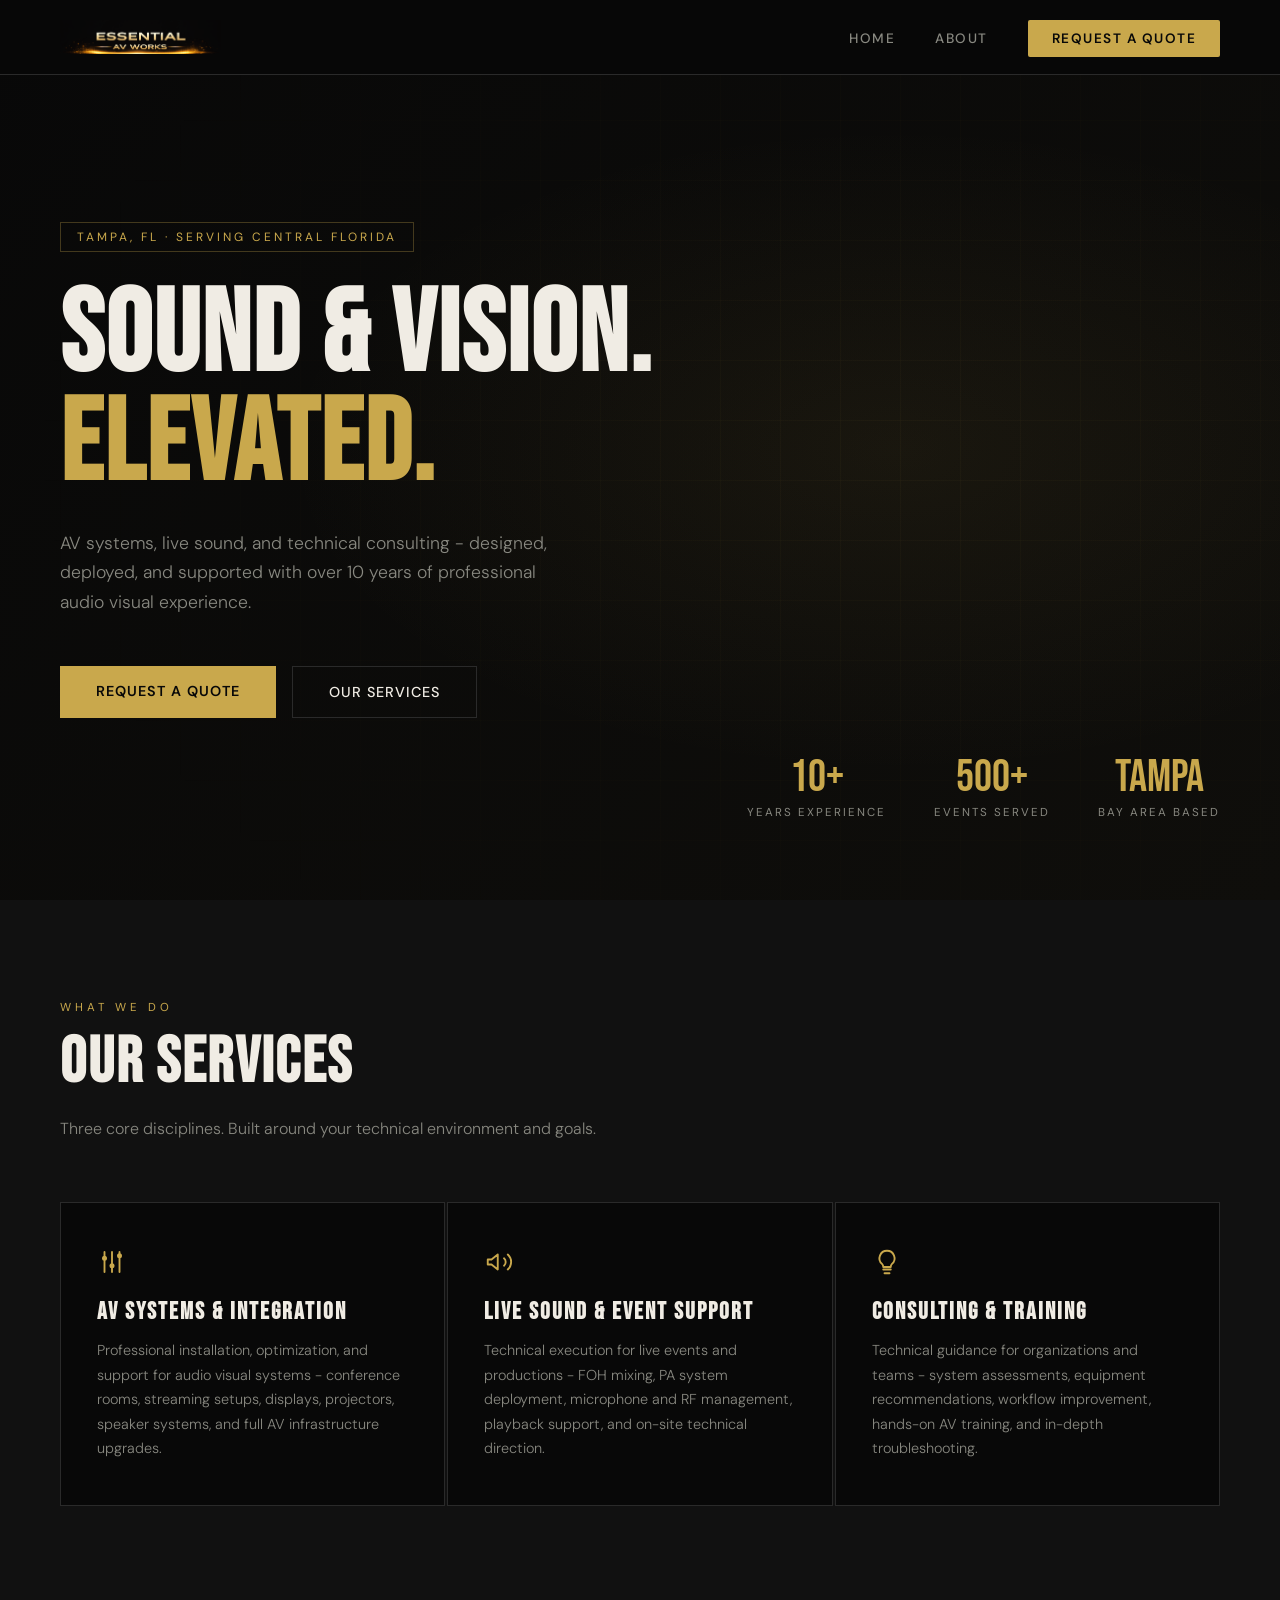
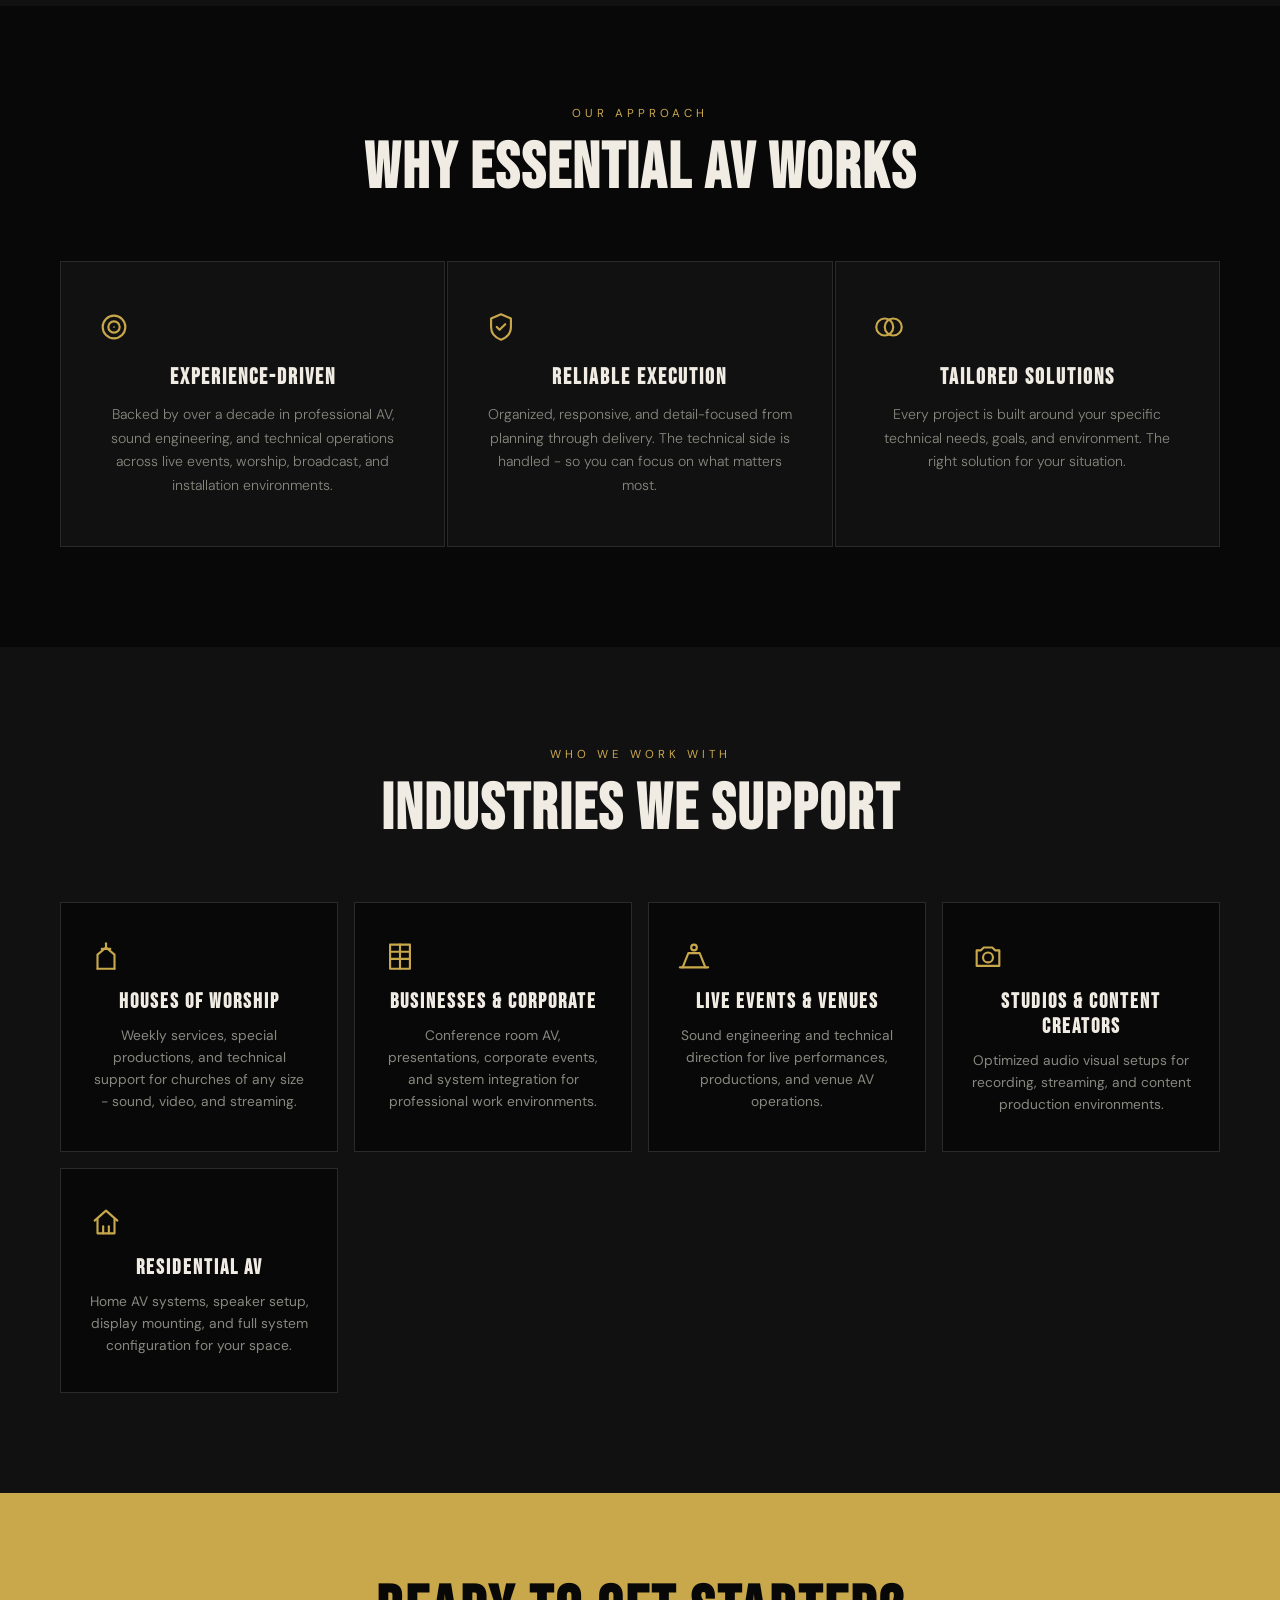
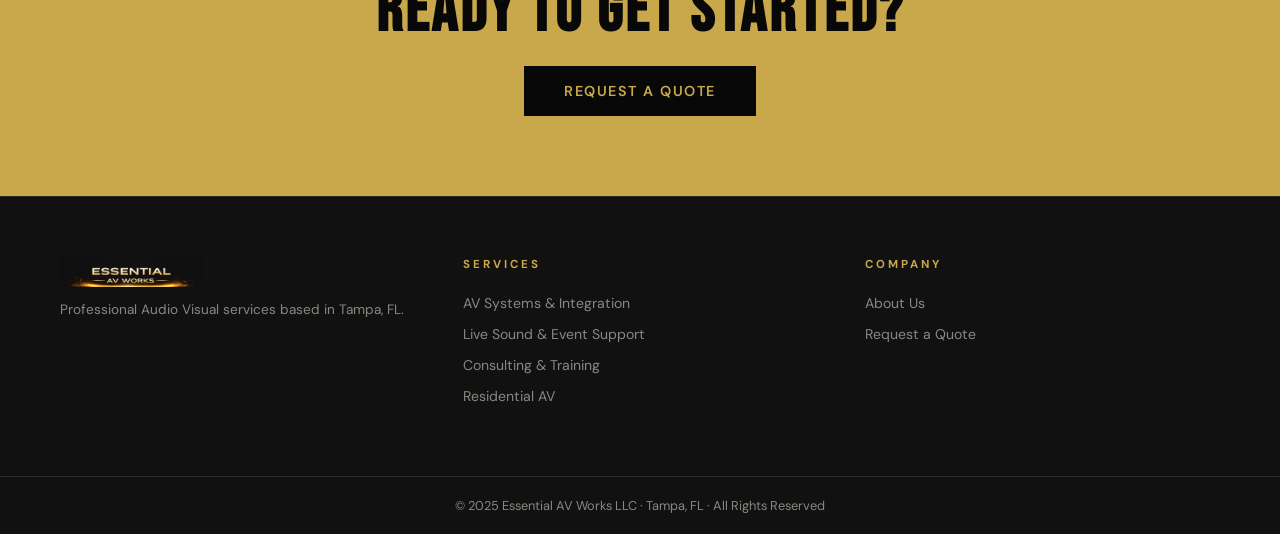
==== commit 4e8cfc83: "Remove inline styles from hero section Removed inline styles for better separation of concerns." ====
--- a/index.html
+++ b/index.html
@@ -26,8 +26,6 @@
   <div class="hero-bg"></div>
   <div class="hero-grid"></div>
   <div class="hero-content">
-    style="display: flex; justify-content: center; align-items: center; min-height: 300px;">
-  <h2>Your Centered Text</h2>
     <div class="hero-tag">Tampa, FL &middot; Serving Central Florida</div>
     <h1>Sound &amp; Vision.<br><span>Elevated.</span></h1>
     <p class="hero-sub">AV systems, live sound, and technical consulting - designed, deployed, and supported with over 10 years of professional audio visual experience.</p>
